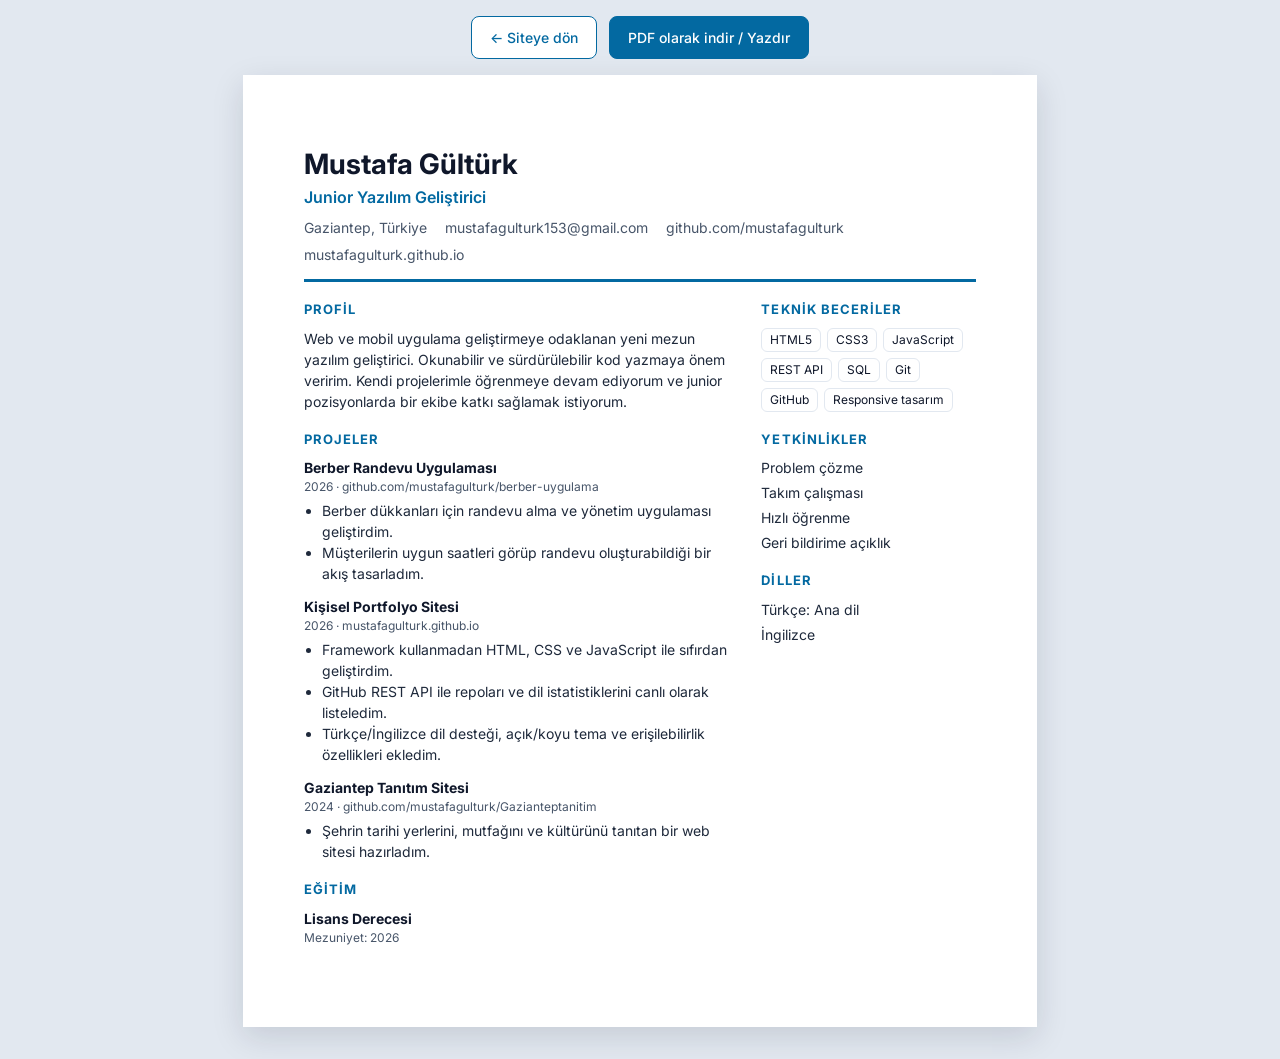
==== cv.html @ 036a9151 "TR/EN dil desteği, CV sayfası ve dil istatistikleri ekle - Türkçe/İngilizce dil seçeneği (i18n.js) -" ====
<!doctype html>
<html lang="tr">
<head>
  <meta charset="utf-8">
  <meta name="viewport" content="width=device-width, initial-scale=1">
  <title>Mustafa Gültürk | CV</title>
  <link rel="icon" href="favicon.svg" type="image/svg+xml">
  <link href="https://fonts.googleapis.com/css2?family=Inter:wght@400;500;600;700&display=swap" rel="stylesheet">
  <style>
    :root { --accent: #0369a1; --text: #0f172a; --muted: #475569; --border: #e2e8f0; }
    * { box-sizing: border-box; margin: 0; padding: 0; }
    body { font-family: "Inter", system-ui, sans-serif; background: #e2e8f0; color: var(--text); line-height: 1.5; font-size: 14px; }
    .toolbar { display: flex; justify-content: center; gap: 12px; padding: 16px; }
    .toolbar a, .toolbar button {
      font: inherit; font-weight: 500; padding: 10px 18px; border-radius: 8px; cursor: pointer;
      border: 1px solid var(--accent); color: var(--accent); background: #fff; text-decoration: none;
    }
    .toolbar button { background: var(--accent); color: #fff; }
    .page { background: #fff; width: min(210mm, 100% - 32px); margin: 0 auto 32px; padding: 18mm 16mm; box-shadow: 0 10px 30px #0f172a22; }
    header { border-bottom: 3px solid var(--accent); padding-bottom: 14px; margin-bottom: 18px; }
    h1 { font-size: 28px; }
    .role { color: var(--accent); font-weight: 600; font-size: 16px; }
    .contact { display: flex; flex-wrap: wrap; gap: 6px 18px; margin-top: 8px; color: var(--muted); }
    .contact a { color: inherit; text-decoration: none; }
    .grid { display: grid; grid-template-columns: 2fr 1fr; gap: 28px; }
    h2 { font-size: 13px; text-transform: uppercase; letter-spacing: .08em; color: var(--accent); margin: 18px 0 8px; }
    h2:first-child { margin-top: 0; }
    .item { margin-bottom: 12px; }
    .item h3 { font-size: 14px; }
    .item .meta { color: var(--muted); font-size: 12px; }
    .item ul { padding-left: 18px; margin-top: 4px; }
    p, li { color: #1e293b; }
    .side ul { list-style: none; display: grid; gap: 4px; }
    .tags { display: flex; flex-wrap: wrap; gap: 6px; }
    .tags span { border: 1px solid var(--border); border-radius: 6px; padding: 2px 8px; font-size: 12px; }
    @media (max-width: 640px) { .grid { grid-template-columns: 1fr; } .page { padding: 24px 18px; } }
    @media print {
      @page { size: A4; margin: 0; }
      body { background: #fff; }
      .toolbar { display: none; }
      .page { box-shadow: none; margin: 0; width: auto; }
    }
  </style>
</head>
<body>
  <div class="toolbar">
    <a href="./">← Siteye dön</a>
    <button type="button" onclick="print()">PDF olarak indir / Yazdır</button>
  </div>

  <article class="page">
    <header>
      <h1>Mustafa Gültürk</h1>
      <div class="role">Junior Yazılım Geliştirici</div>
      <div class="contact">
        <span>Gaziantep, Türkiye</span>
        <a href="mailto:mustafagulturk153@gmail.com">mustafagulturk153@gmail.com</a>
        <a href="https://github.com/mustafagulturk">github.com/mustafagulturk</a>
        <a href="https://mustafagulturk.github.io">mustafagulturk.github.io</a>
      </div>
    </header>

    <div class="grid">
      <div>
        <h2>Profil</h2>
        <p>
          Web ve mobil uygulama geliştirmeye odaklanan yeni mezun yazılım geliştirici.
          Okunabilir ve sürdürülebilir kod yazmaya önem veririm. Kendi projelerimle öğrenmeye
          devam ediyorum ve junior pozisyonlarda bir ekibe katkı sağlamak istiyorum.
        </p>

        <h2>Projeler</h2>
        <div class="item">
          <h3>Berber Randevu Uygulaması</h3>
          <div class="meta">2026 · github.com/mustafagulturk/berber-uygulama</div>
          <ul>
            <li>Berber dükkanları için randevu alma ve yönetim uygulaması geliştirdim.</li>
            <li>Müşterilerin uygun saatleri görüp randevu oluşturabildiği bir akış tasarladım.</li>
          </ul>
        </div>
        <div class="item">
          <h3>Kişisel Portfolyo Sitesi</h3>
          <div class="meta">2026 · mustafagulturk.github.io</div>
          <ul>
            <li>Framework kullanmadan HTML, CSS ve JavaScript ile sıfırdan geliştirdim.</li>
            <li>GitHub REST API ile repoları ve dil istatistiklerini canlı olarak listeledim.</li>
            <li>Türkçe/İngilizce dil desteği, açık/koyu tema ve erişilebilirlik özellikleri ekledim.</li>
          </ul>
        </div>
        <div class="item">
          <h3>Gaziantep Tanıtım Sitesi</h3>
          <div class="meta">2024 · github.com/mustafagulturk/Gazianteptanitim</div>
          <ul>
            <li>Şehrin tarihi yerlerini, mutfağını ve kültürünü tanıtan bir web sitesi hazırladım.</li>
          </ul>
        </div>

        <h2>Eğitim</h2>
        <div class="item">
          <h3>Lisans Derecesi</h3>
          <div class="meta">Mezuniyet: 2026</div>
        </div>
      </div>

      <aside class="side">
        <h2>Teknik Beceriler</h2>
        <div class="tags">
          <span>HTML5</span><span>CSS3</span><span>JavaScript</span><span>REST API</span>
          <span>SQL</span><span>Git</span><span>GitHub</span><span>Responsive tasarım</span>
        </div>

        <h2>Yetkinlikler</h2>
        <ul>
          <li>Problem çözme</li>
          <li>Takım çalışması</li>
          <li>Hızlı öğrenme</li>
          <li>Geri bildirime açıklık</li>
        </ul>

        <h2>Diller</h2>
        <ul>
          <li>Türkçe: Ana dil</li>
          <li>İngilizce</li>
        </ul>
      </aside>
    </div>
  </article>
</body>
</html>
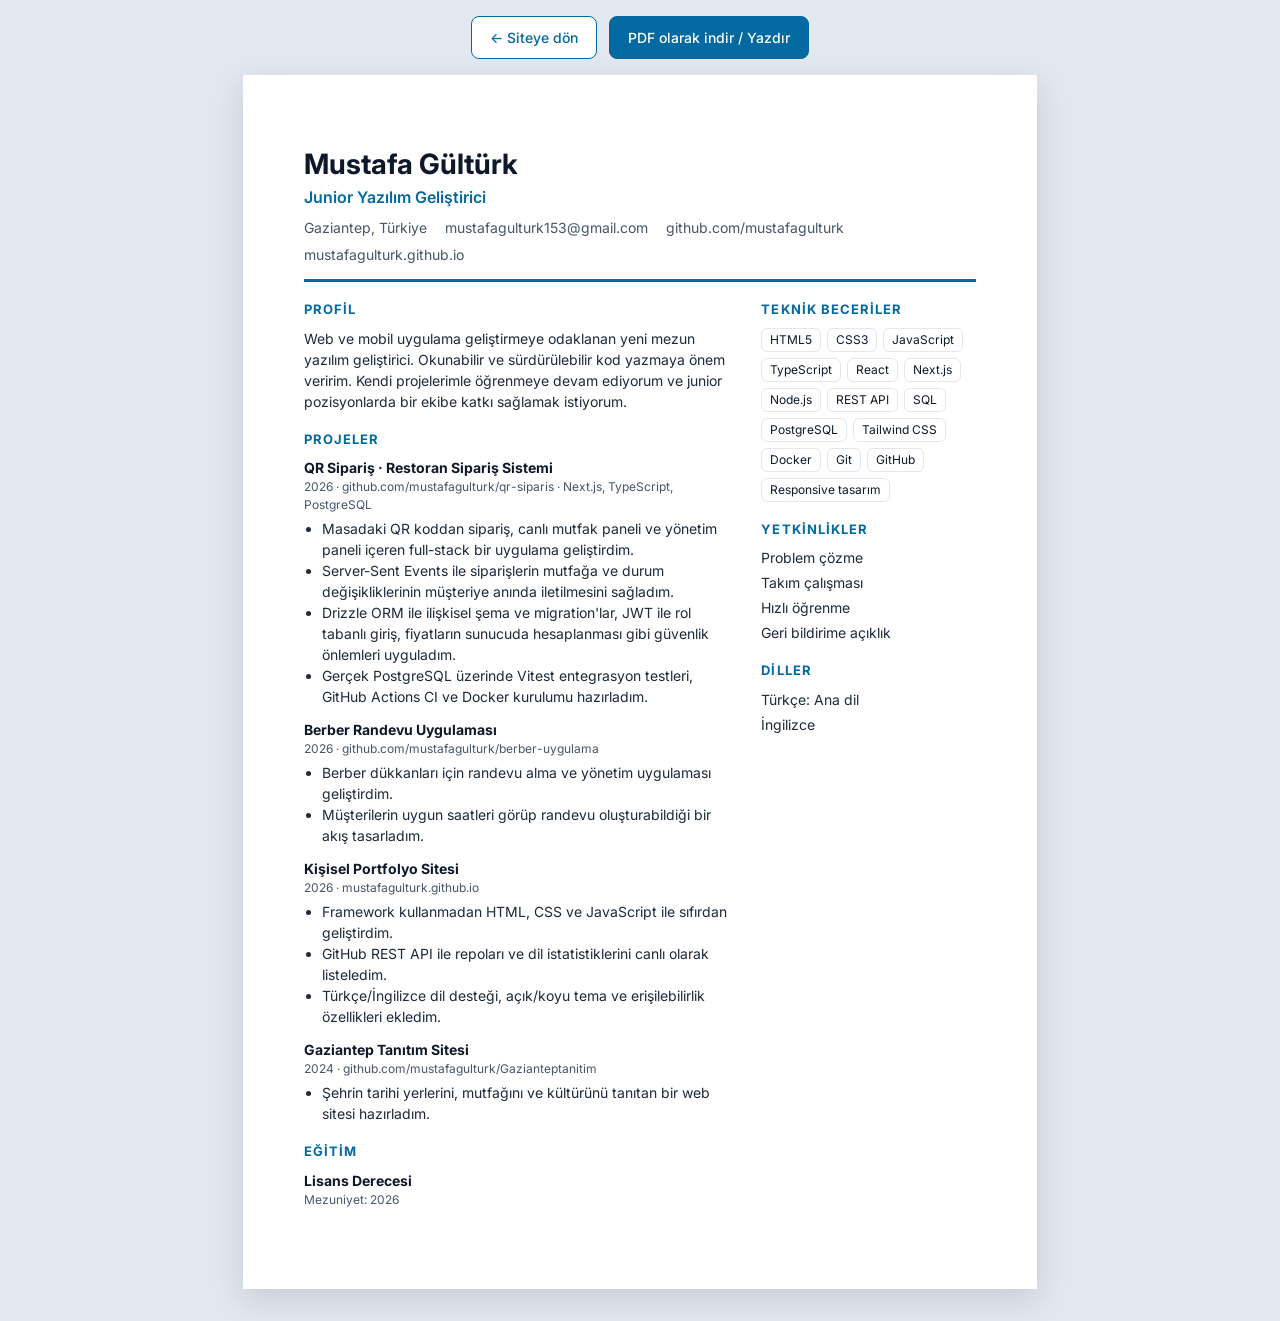
==== commit 68e4278a: "QR Sipariş projesini öne çıkan proje olarak ekle Demo video ve ekran galerisi içeren önizleme pencer" ====
--- a/cv.html
+++ b/cv.html
@@ -71,6 +71,16 @@
 
         <h2>Projeler</h2>
         <div class="item">
+          <h3>QR Sipariş · Restoran Sipariş Sistemi</h3>
+          <div class="meta">2026 · github.com/mustafagulturk/qr-siparis · Next.js, TypeScript, PostgreSQL</div>
+          <ul>
+            <li>Masadaki QR koddan sipariş, canlı mutfak paneli ve yönetim paneli içeren full-stack bir uygulama geliştirdim.</li>
+            <li>Server-Sent Events ile siparişlerin mutfağa ve durum değişikliklerinin müşteriye anında iletilmesini sağladım.</li>
+            <li>Drizzle ORM ile ilişkisel şema ve migration'lar, JWT ile rol tabanlı giriş, fiyatların sunucuda hesaplanması gibi güvenlik önlemleri uyguladım.</li>
+            <li>Gerçek PostgreSQL üzerinde Vitest entegrasyon testleri, GitHub Actions CI ve Docker kurulumu hazırladım.</li>
+          </ul>
+        </div>
+        <div class="item">
           <h3>Berber Randevu Uygulaması</h3>
           <div class="meta">2026 · github.com/mustafagulturk/berber-uygulama</div>
           <ul>
@@ -105,8 +115,8 @@
       <aside class="side">
         <h2>Teknik Beceriler</h2>
         <div class="tags">
-          <span>HTML5</span><span>CSS3</span><span>JavaScript</span><span>REST API</span>
-          <span>SQL</span><span>Git</span><span>GitHub</span><span>Responsive tasarım</span>
+          <span>HTML5</span><span>CSS3</span><span>JavaScript</span><span>TypeScript</span><span>React</span><span>Next.js</span><span>Node.js</span><span>REST API</span>
+          <span>SQL</span><span>PostgreSQL</span><span>Tailwind CSS</span><span>Docker</span><span>Git</span><span>GitHub</span><span>Responsive tasarım</span>
         </div>
 
         <h2>Yetkinlikler</h2>
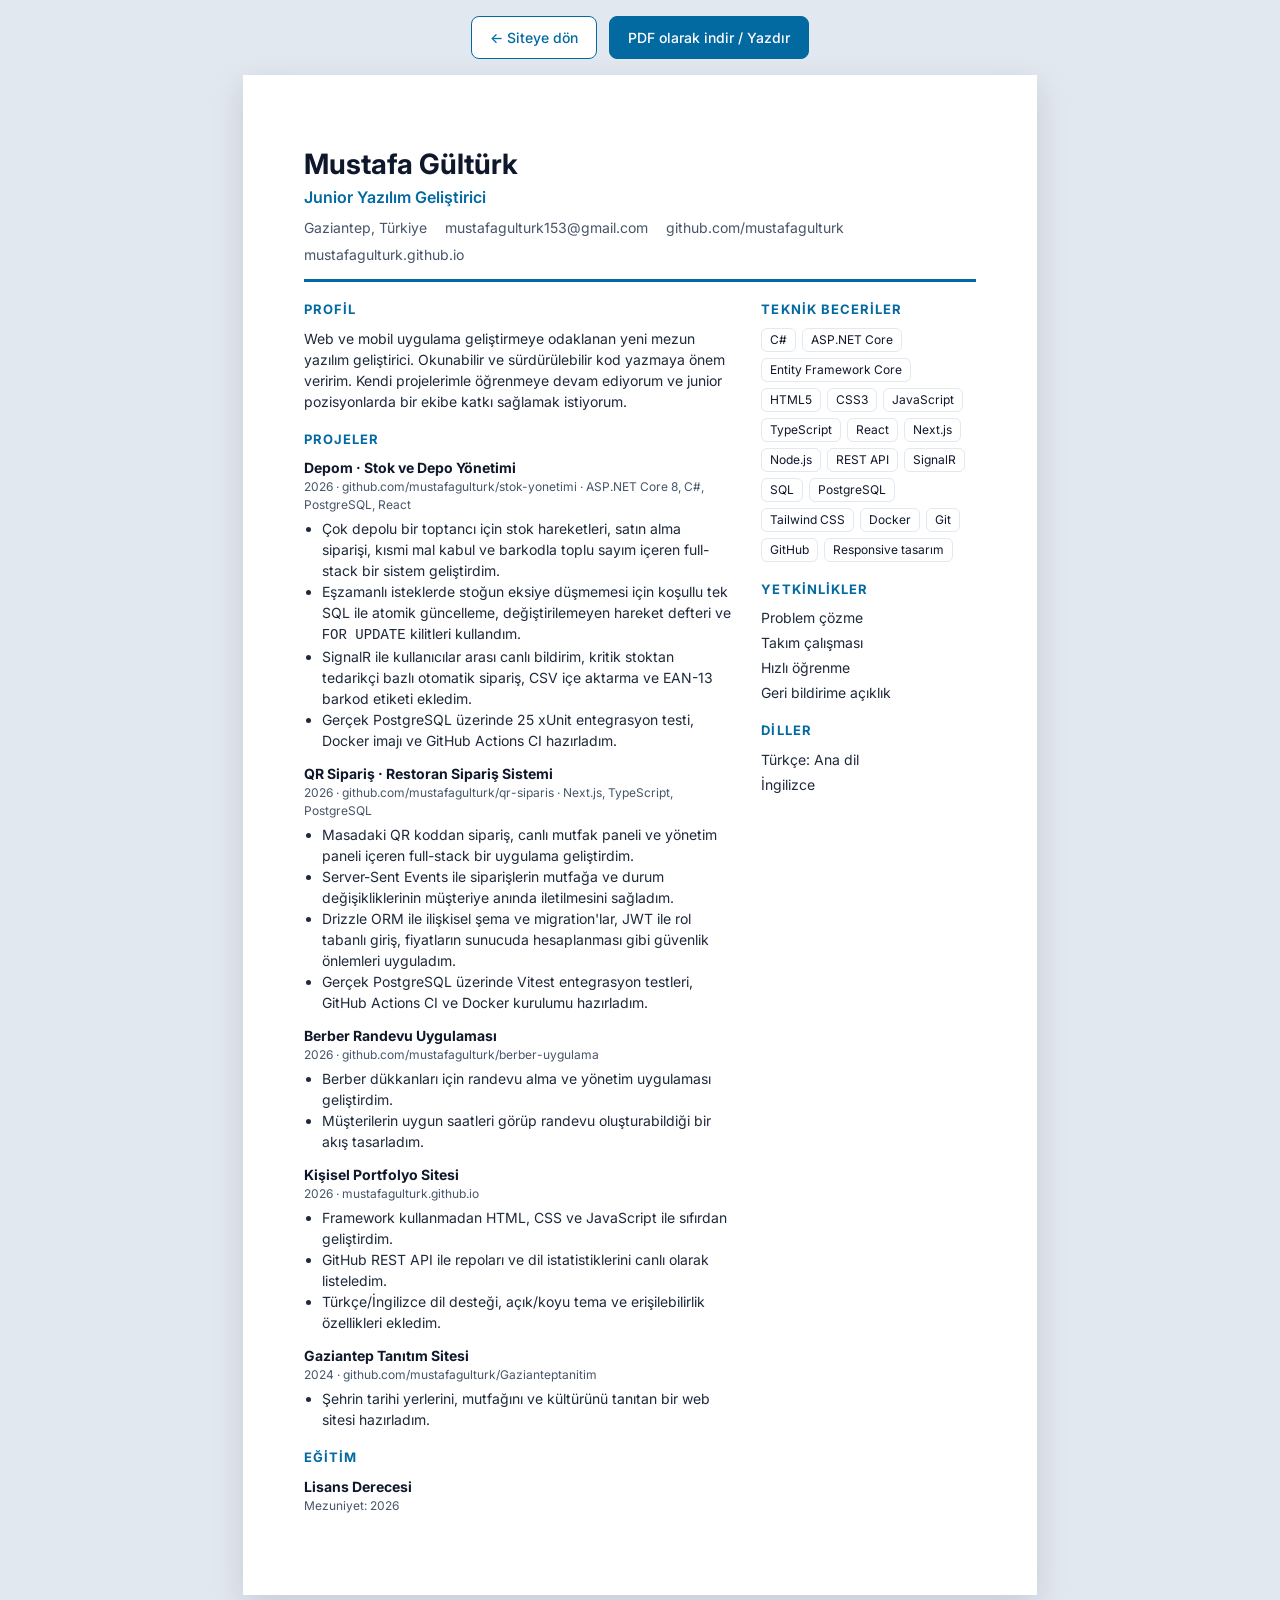
==== commit fb7b22d8: "Depom stok yönetimi projesini öne çıkan proje olarak ekle Co-Authored-By: Claude Opus 5.5 (1M contex" ====
--- a/cv.html
+++ b/cv.html
@@ -71,6 +71,16 @@
 
         <h2>Projeler</h2>
         <div class="item">
+          <h3>Depom · Stok ve Depo Yönetimi</h3>
+          <div class="meta">2026 · github.com/mustafagulturk/stok-yonetimi · ASP.NET Core 8, C#, PostgreSQL, React</div>
+          <ul>
+            <li>Çok depolu bir toptancı için stok hareketleri, satın alma siparişi, kısmi mal kabul ve barkodla toplu sayım içeren full-stack bir sistem geliştirdim.</li>
+            <li>Eşzamanlı isteklerde stoğun eksiye düşmemesi için koşullu tek SQL ile atomik güncelleme, değiştirilemeyen hareket defteri ve <code>FOR UPDATE</code> kilitleri kullandım.</li>
+            <li>SignalR ile kullanıcılar arası canlı bildirim, kritik stoktan tedarikçi bazlı otomatik sipariş, CSV içe aktarma ve EAN-13 barkod etiketi ekledim.</li>
+            <li>Gerçek PostgreSQL üzerinde 25 xUnit entegrasyon testi, Docker imajı ve GitHub Actions CI hazırladım.</li>
+          </ul>
+        </div>
+        <div class="item">
           <h3>QR Sipariş · Restoran Sipariş Sistemi</h3>
           <div class="meta">2026 · github.com/mustafagulturk/qr-siparis · Next.js, TypeScript, PostgreSQL</div>
           <ul>
@@ -115,7 +125,7 @@
       <aside class="side">
         <h2>Teknik Beceriler</h2>
         <div class="tags">
-          <span>HTML5</span><span>CSS3</span><span>JavaScript</span><span>TypeScript</span><span>React</span><span>Next.js</span><span>Node.js</span><span>REST API</span>
+          <span>C#</span><span>ASP.NET Core</span><span>Entity Framework Core</span><span>HTML5</span><span>CSS3</span><span>JavaScript</span><span>TypeScript</span><span>React</span><span>Next.js</span><span>Node.js</span><span>REST API</span><span>SignalR</span>
           <span>SQL</span><span>PostgreSQL</span><span>Tailwind CSS</span><span>Docker</span><span>Git</span><span>GitHub</span><span>Responsive tasarım</span>
         </div>
 
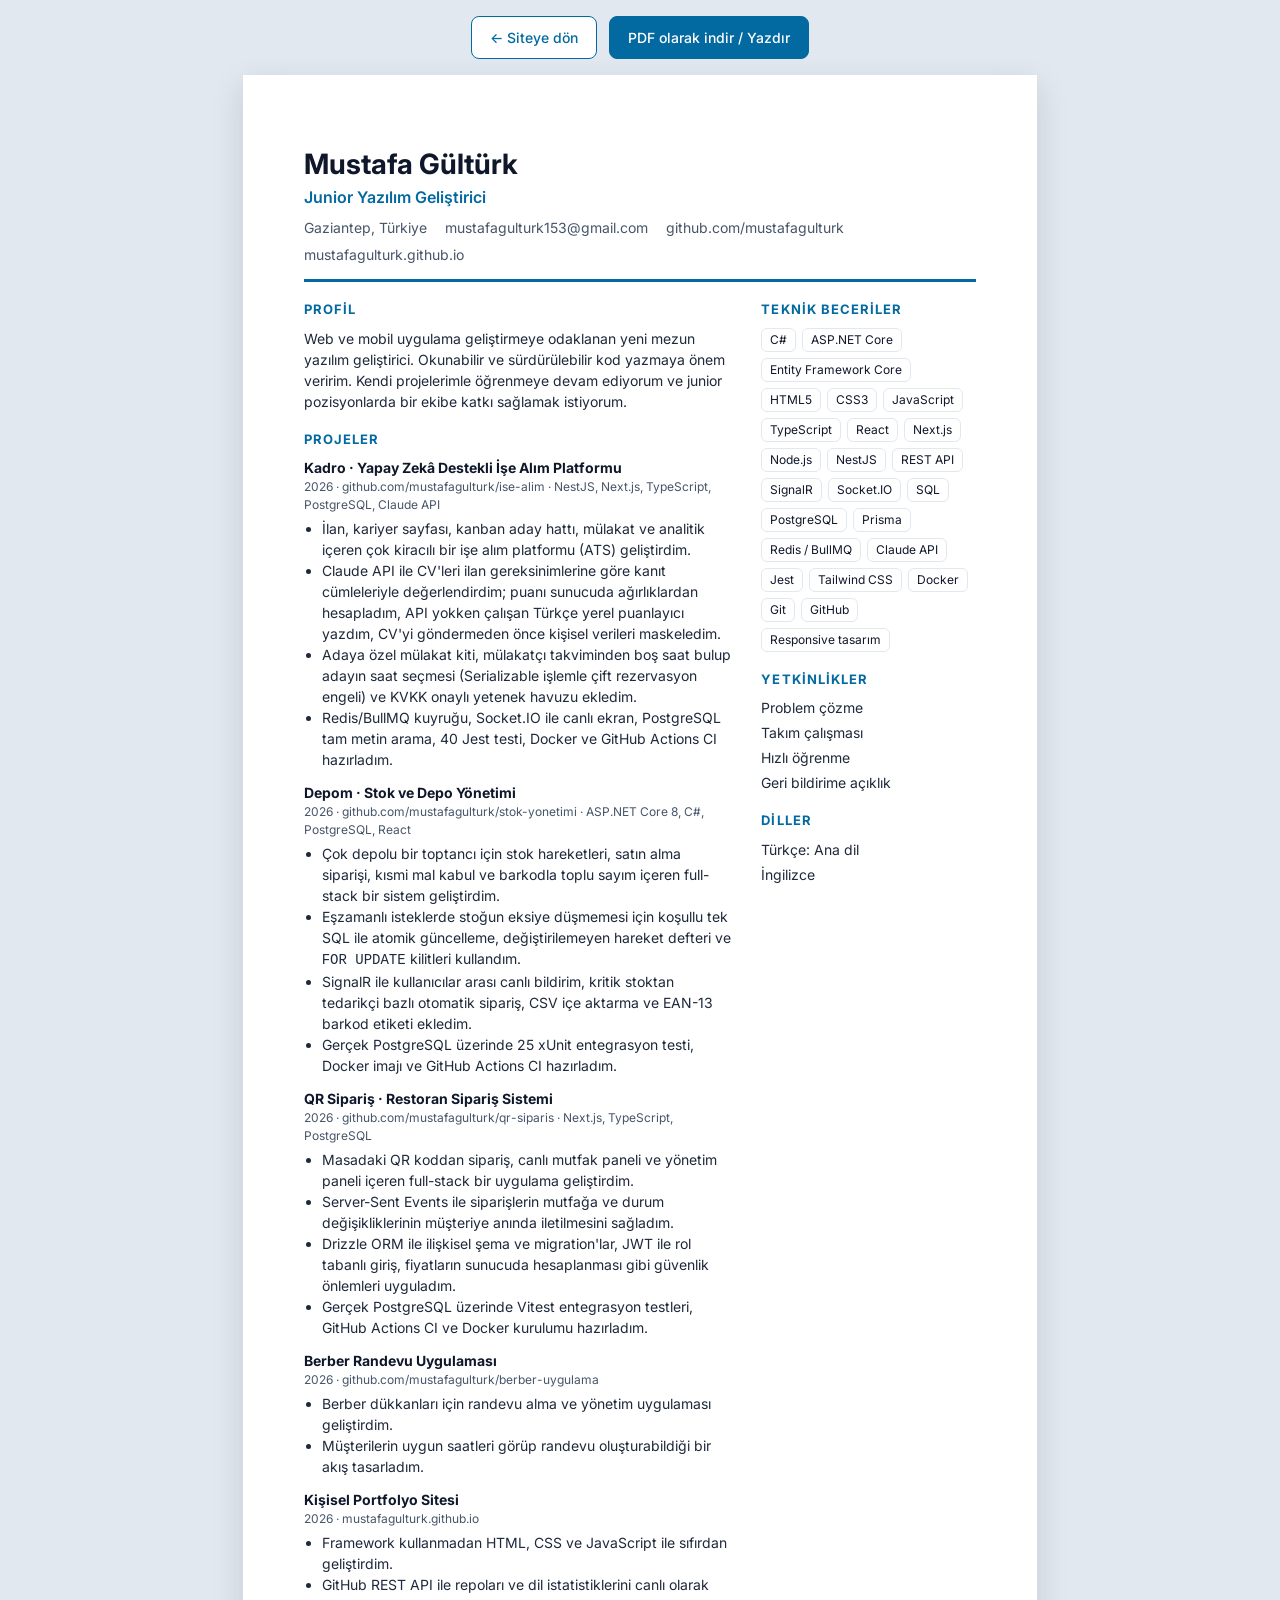
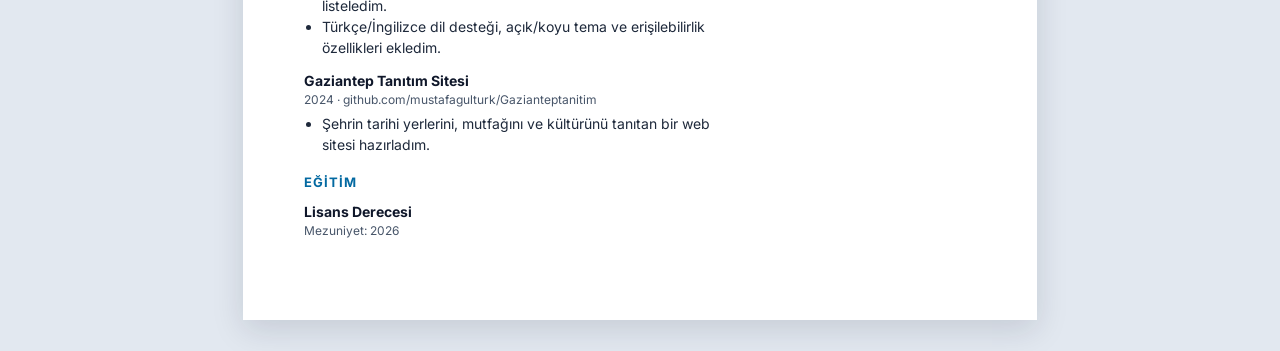
==== commit 96febd98: "Kadro işe alım platformunu öne çıkan proje olarak ekle Co-Authored-By: Claude Opus 5.5 (1M context) " ====
--- a/cv.html
+++ b/cv.html
@@ -71,6 +71,16 @@
 
         <h2>Projeler</h2>
         <div class="item">
+          <h3>Kadro · Yapay Zekâ Destekli İşe Alım Platformu</h3>
+          <div class="meta">2026 · github.com/mustafagulturk/ise-alim · NestJS, Next.js, TypeScript, PostgreSQL, Claude API</div>
+          <ul>
+            <li>İlan, kariyer sayfası, kanban aday hattı, mülakat ve analitik içeren çok kiracılı bir işe alım platformu (ATS) geliştirdim.</li>
+            <li>Claude API ile CV'leri ilan gereksinimlerine göre kanıt cümleleriyle değerlendirdim; puanı sunucuda ağırlıklardan hesapladım, API yokken çalışan Türkçe yerel puanlayıcı yazdım, CV'yi göndermeden önce kişisel verileri maskeledim.</li>
+            <li>Adaya özel mülakat kiti, mülakatçı takviminden boş saat bulup adayın saat seçmesi (Serializable işlemle çift rezervasyon engeli) ve KVKK onaylı yetenek havuzu ekledim.</li>
+            <li>Redis/BullMQ kuyruğu, Socket.IO ile canlı ekran, PostgreSQL tam metin arama, 40 Jest testi, Docker ve GitHub Actions CI hazırladım.</li>
+          </ul>
+        </div>
+        <div class="item">
           <h3>Depom · Stok ve Depo Yönetimi</h3>
           <div class="meta">2026 · github.com/mustafagulturk/stok-yonetimi · ASP.NET Core 8, C#, PostgreSQL, React</div>
           <ul>
@@ -125,8 +135,8 @@
       <aside class="side">
         <h2>Teknik Beceriler</h2>
         <div class="tags">
-          <span>C#</span><span>ASP.NET Core</span><span>Entity Framework Core</span><span>HTML5</span><span>CSS3</span><span>JavaScript</span><span>TypeScript</span><span>React</span><span>Next.js</span><span>Node.js</span><span>REST API</span><span>SignalR</span>
-          <span>SQL</span><span>PostgreSQL</span><span>Tailwind CSS</span><span>Docker</span><span>Git</span><span>GitHub</span><span>Responsive tasarım</span>
+          <span>C#</span><span>ASP.NET Core</span><span>Entity Framework Core</span><span>HTML5</span><span>CSS3</span><span>JavaScript</span><span>TypeScript</span><span>React</span><span>Next.js</span><span>Node.js</span><span>NestJS</span><span>REST API</span><span>SignalR</span><span>Socket.IO</span>
+          <span>SQL</span><span>PostgreSQL</span><span>Prisma</span><span>Redis / BullMQ</span><span>Claude API</span><span>Jest</span><span>Tailwind CSS</span><span>Docker</span><span>Git</span><span>GitHub</span><span>Responsive tasarım</span>
         </div>
 
         <h2>Yetkinlikler</h2>
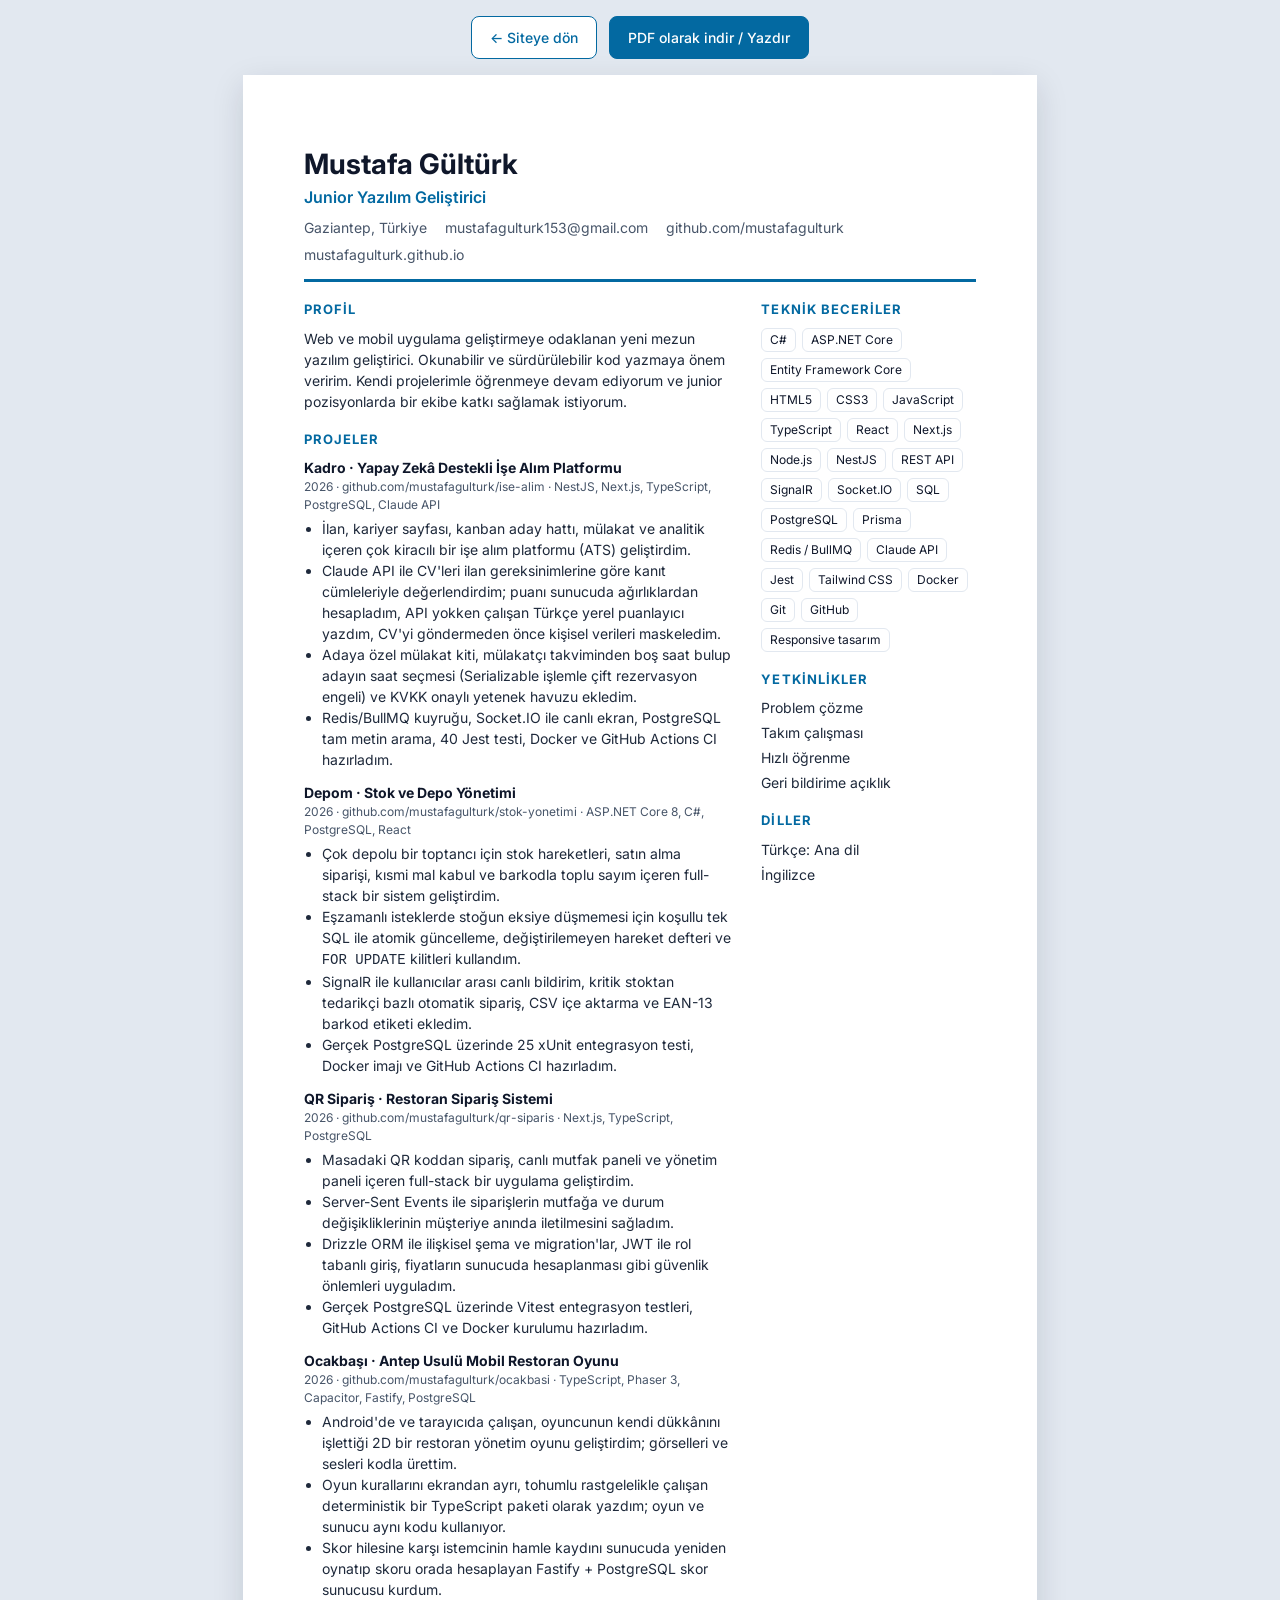
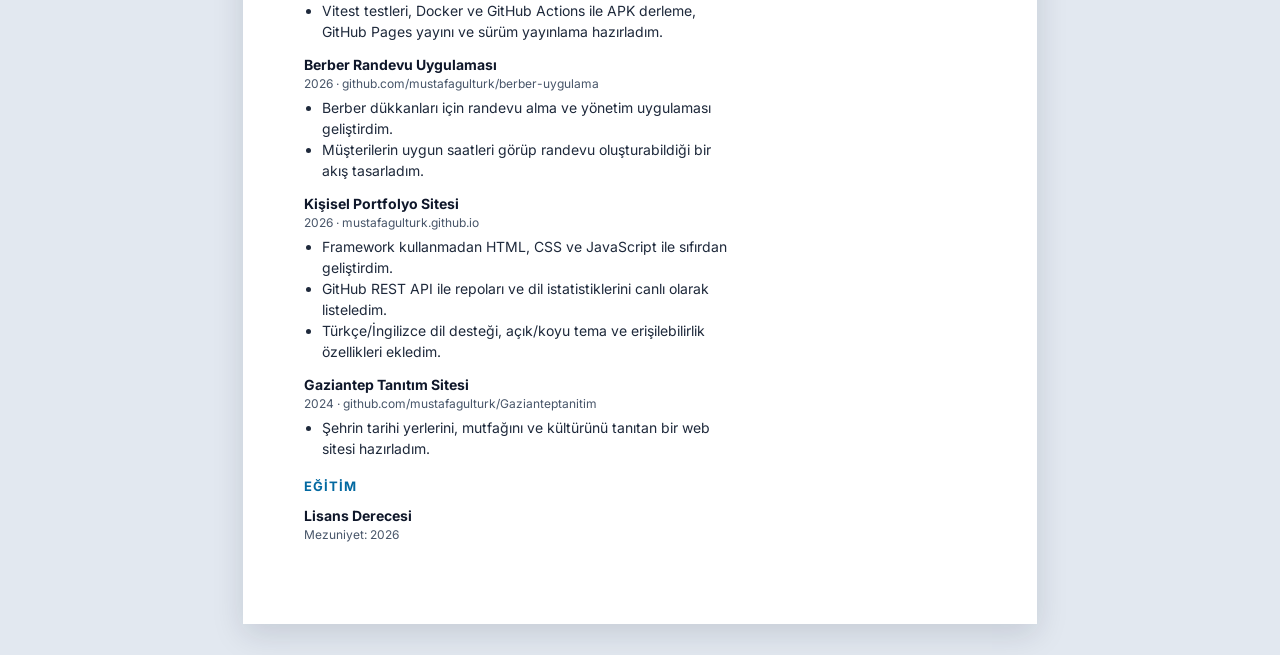
==== commit 588eda38: "Ocakbaşı oyununu öne çıkan proje olarak ekle Co-Authored-By: Claude Opus 5.5 (1M context) <noreply@a" ====
--- a/cv.html
+++ b/cv.html
@@ -101,6 +101,16 @@
           </ul>
         </div>
         <div class="item">
+          <h3>Ocakbaşı · Antep Usulü Mobil Restoran Oyunu</h3>
+          <div class="meta">2026 · github.com/mustafagulturk/ocakbasi · TypeScript, Phaser 3, Capacitor, Fastify, PostgreSQL</div>
+          <ul>
+            <li>Android'de ve tarayıcıda çalışan, oyuncunun kendi dükkânını işlettiği 2D bir restoran yönetim oyunu geliştirdim; görselleri ve sesleri kodla ürettim.</li>
+            <li>Oyun kurallarını ekrandan ayrı, tohumlu rastgelelikle çalışan deterministik bir TypeScript paketi olarak yazdım; oyun ve sunucu aynı kodu kullanıyor.</li>
+            <li>Skor hilesine karşı istemcinin hamle kaydını sunucuda yeniden oynatıp skoru orada hesaplayan Fastify + PostgreSQL skor sunucusu kurdum.</li>
+            <li>Vitest testleri, Docker ve GitHub Actions ile APK derleme, GitHub Pages yayını ve sürüm yayınlama hazırladım.</li>
+          </ul>
+        </div>
+        <div class="item">
           <h3>Berber Randevu Uygulaması</h3>
           <div class="meta">2026 · github.com/mustafagulturk/berber-uygulama</div>
           <ul>
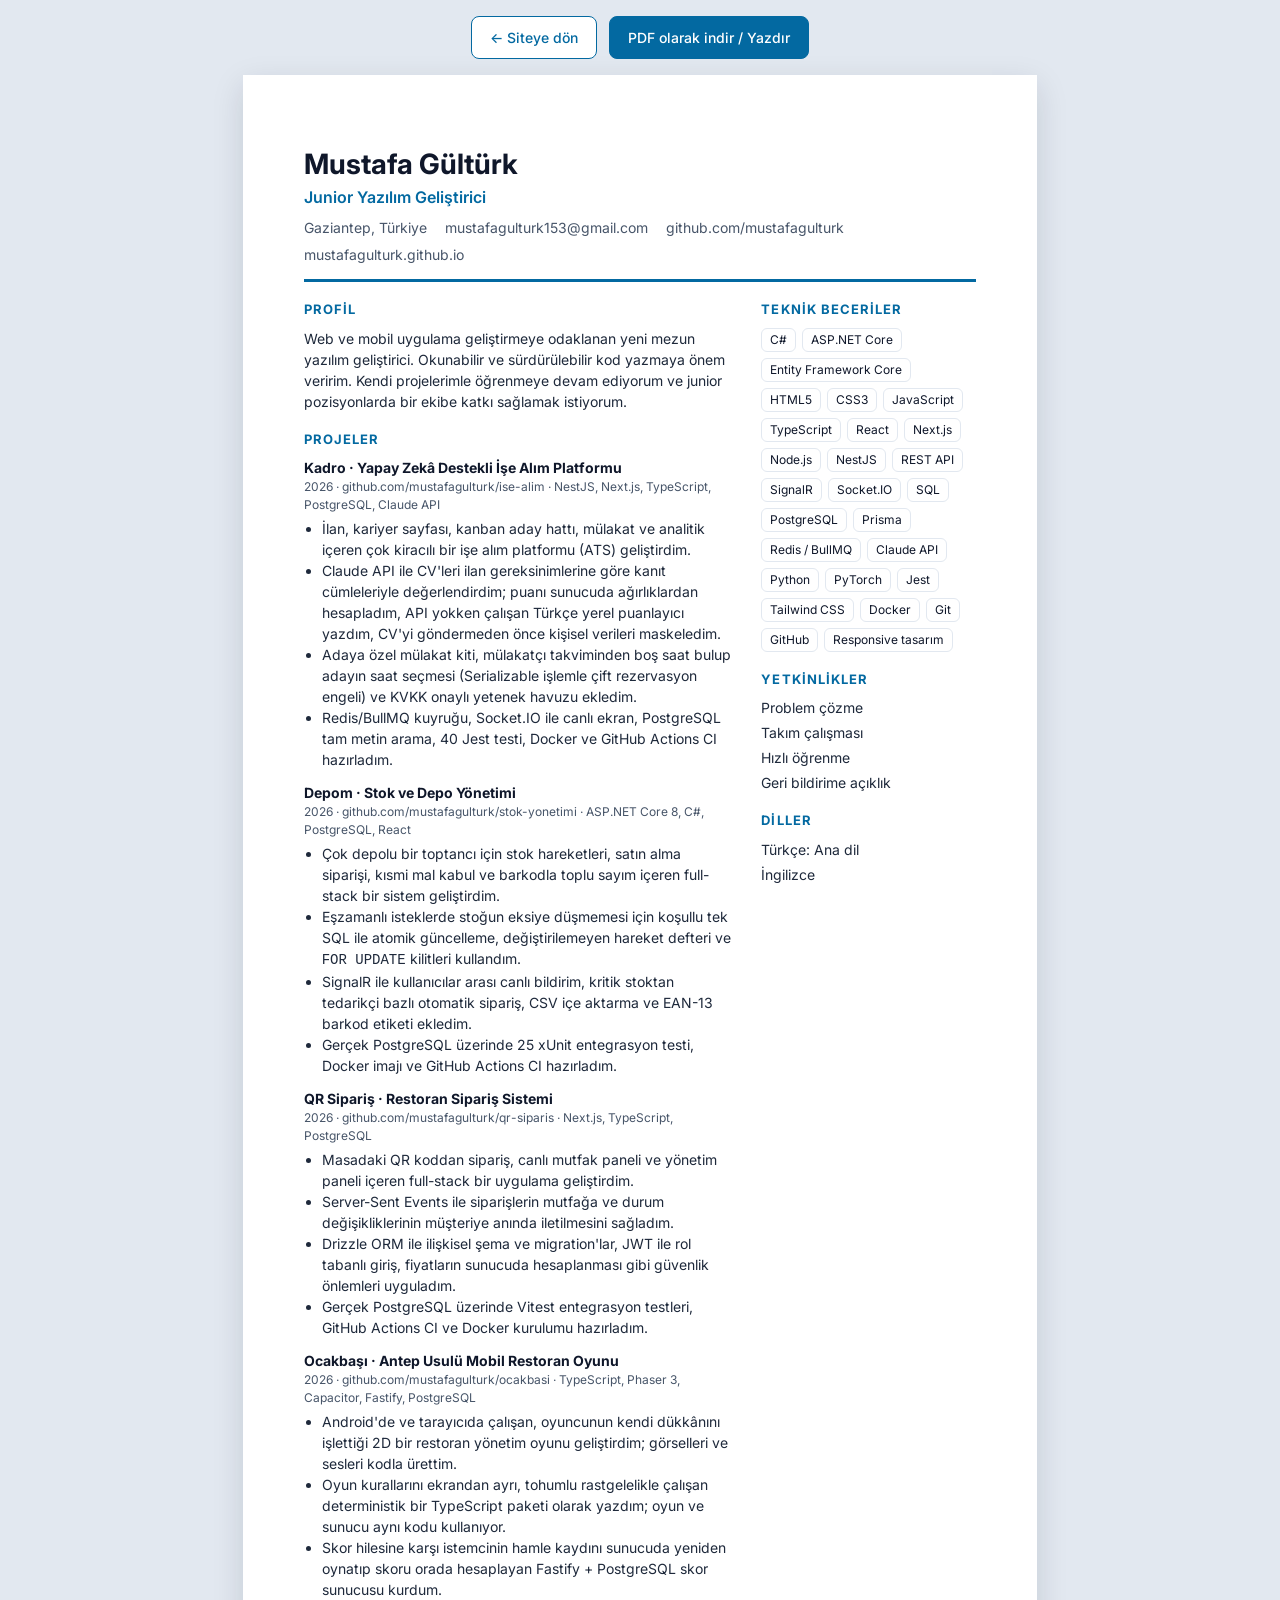
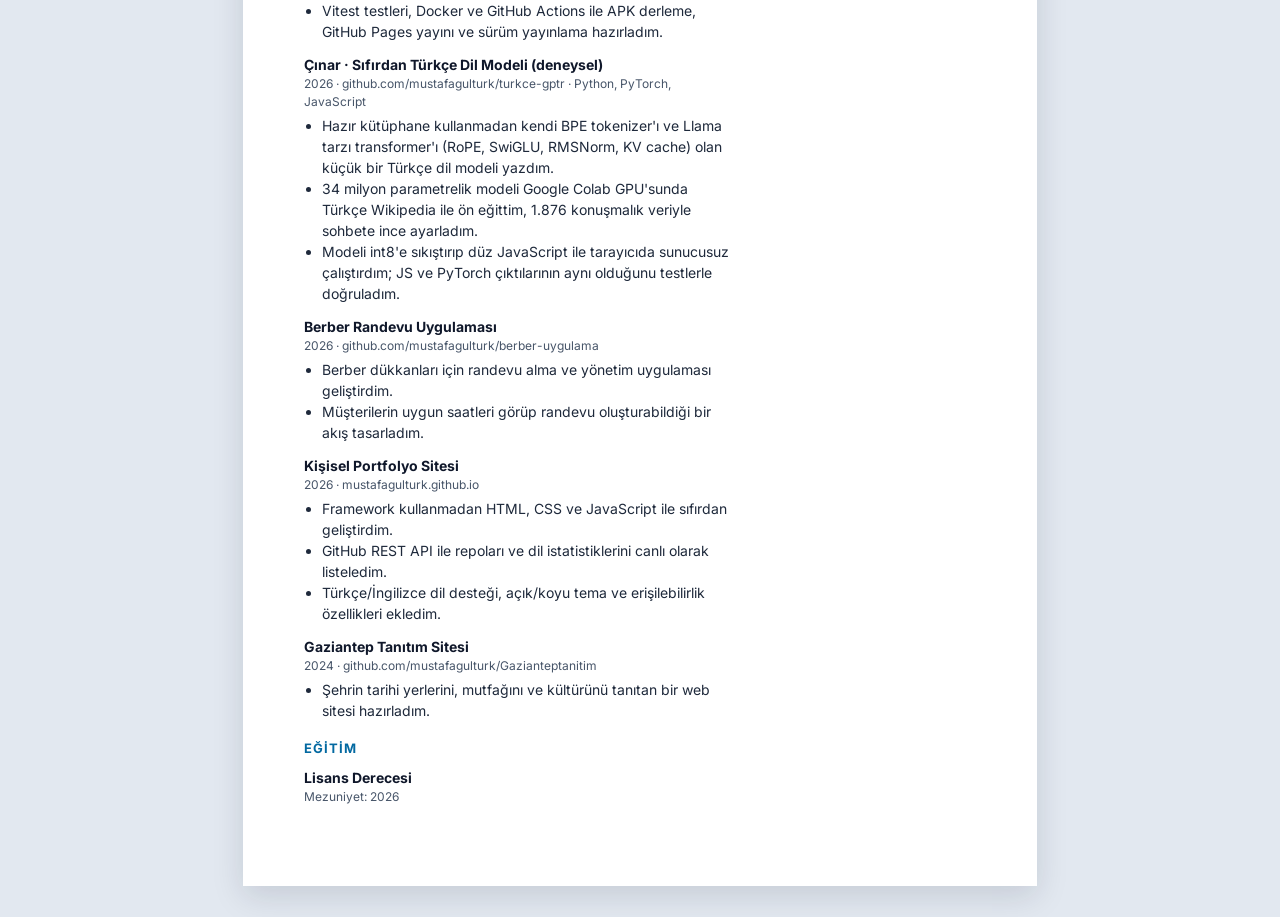
==== commit b230bf9b: "Çınar dil modelini portfolyoya ekle Odadaki saksı çınar fidanına dönüştü: yaprakları rüzgârda sallan" ====
--- a/cv.html
+++ b/cv.html
@@ -111,6 +111,15 @@
           </ul>
         </div>
         <div class="item">
+          <h3>Çınar · Sıfırdan Türkçe Dil Modeli (deneysel)</h3>
+          <div class="meta">2026 · github.com/mustafagulturk/turkce-gptr · Python, PyTorch, JavaScript</div>
+          <ul>
+            <li>Hazır kütüphane kullanmadan kendi BPE tokenizer'ı ve Llama tarzı transformer'ı (RoPE, SwiGLU, RMSNorm, KV cache) olan küçük bir Türkçe dil modeli yazdım.</li>
+            <li>34 milyon parametrelik modeli Google Colab GPU'sunda Türkçe Wikipedia ile ön eğittim, 1.876 konuşmalık veriyle sohbete ince ayarladım.</li>
+            <li>Modeli int8'e sıkıştırıp düz JavaScript ile tarayıcıda sunucusuz çalıştırdım; JS ve PyTorch çıktılarının aynı olduğunu testlerle doğruladım.</li>
+          </ul>
+        </div>
+        <div class="item">
           <h3>Berber Randevu Uygulaması</h3>
           <div class="meta">2026 · github.com/mustafagulturk/berber-uygulama</div>
           <ul>
@@ -146,7 +155,7 @@
         <h2>Teknik Beceriler</h2>
         <div class="tags">
           <span>C#</span><span>ASP.NET Core</span><span>Entity Framework Core</span><span>HTML5</span><span>CSS3</span><span>JavaScript</span><span>TypeScript</span><span>React</span><span>Next.js</span><span>Node.js</span><span>NestJS</span><span>REST API</span><span>SignalR</span><span>Socket.IO</span>
-          <span>SQL</span><span>PostgreSQL</span><span>Prisma</span><span>Redis / BullMQ</span><span>Claude API</span><span>Jest</span><span>Tailwind CSS</span><span>Docker</span><span>Git</span><span>GitHub</span><span>Responsive tasarım</span>
+          <span>SQL</span><span>PostgreSQL</span><span>Prisma</span><span>Redis / BullMQ</span><span>Claude API</span><span>Python</span><span>PyTorch</span><span>Jest</span><span>Tailwind CSS</span><span>Docker</span><span>Git</span><span>GitHub</span><span>Responsive tasarım</span>
         </div>
 
         <h2>Yetkinlikler</h2>
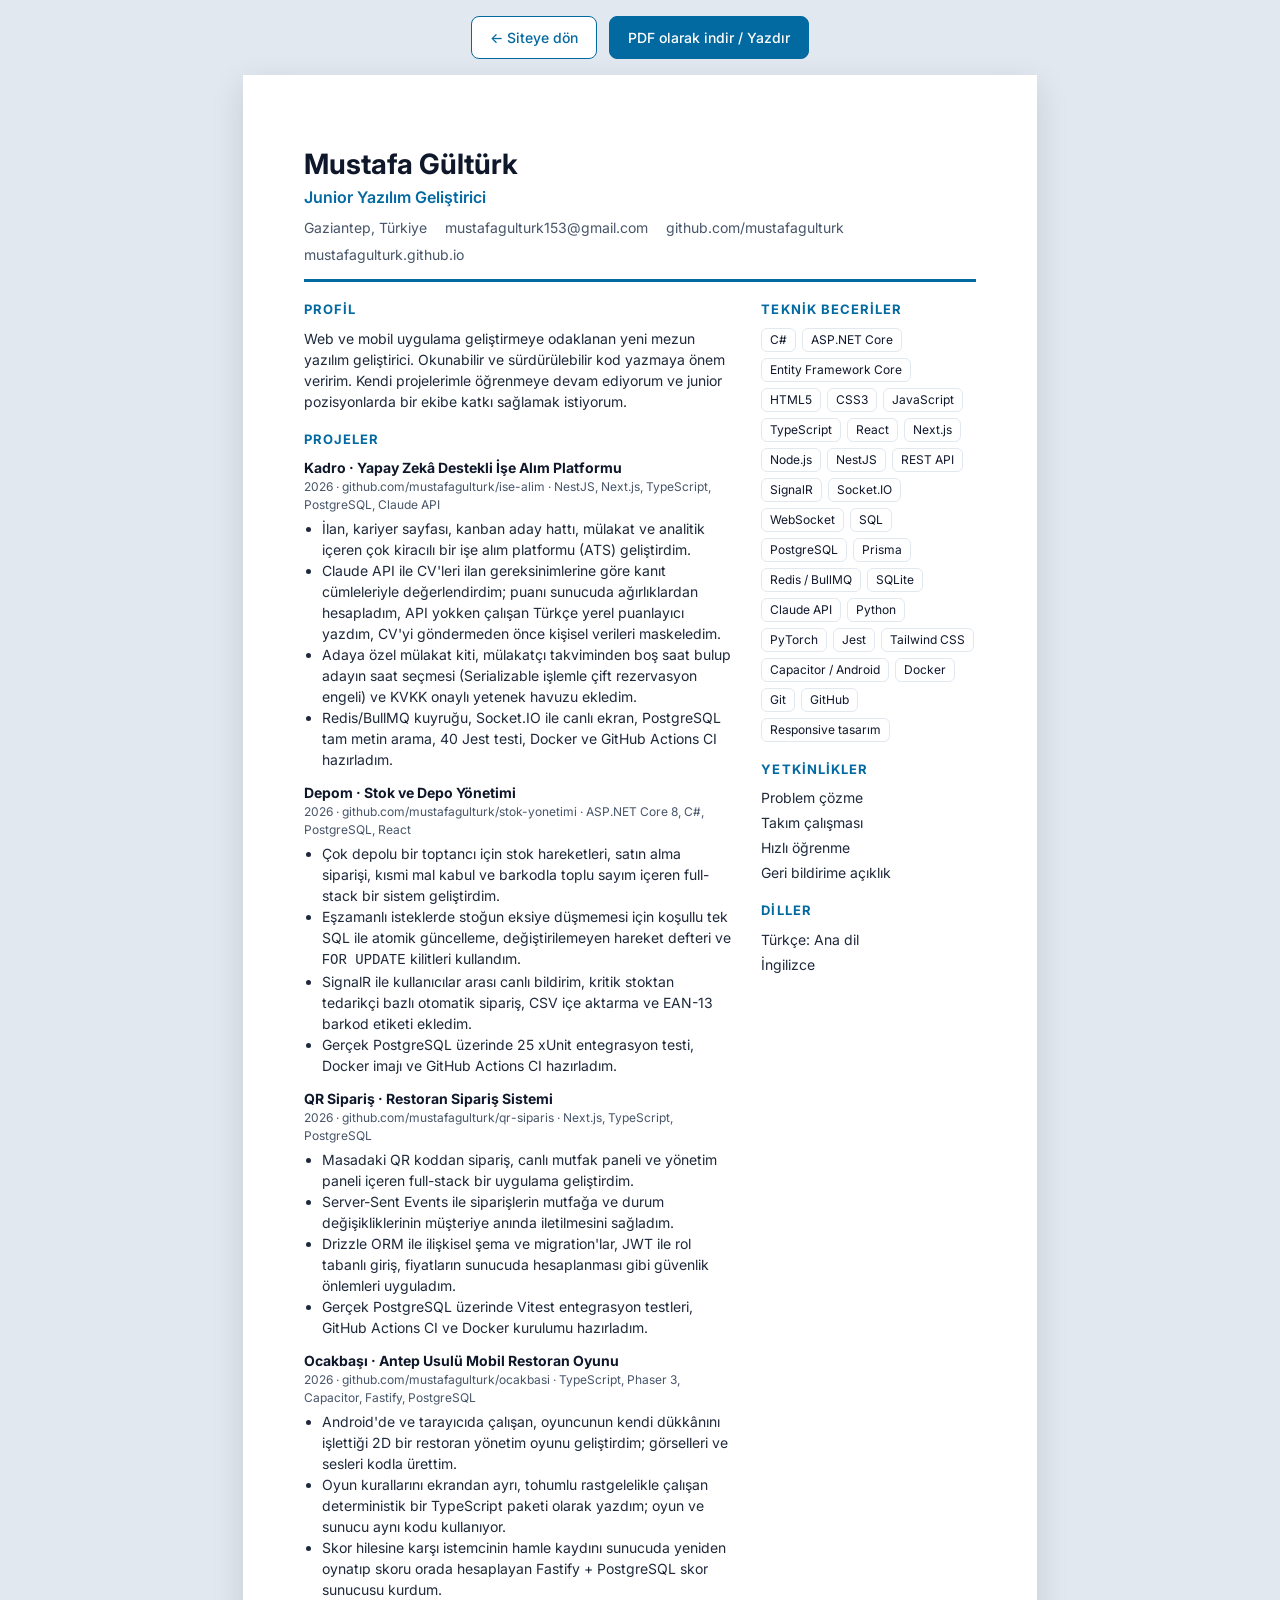
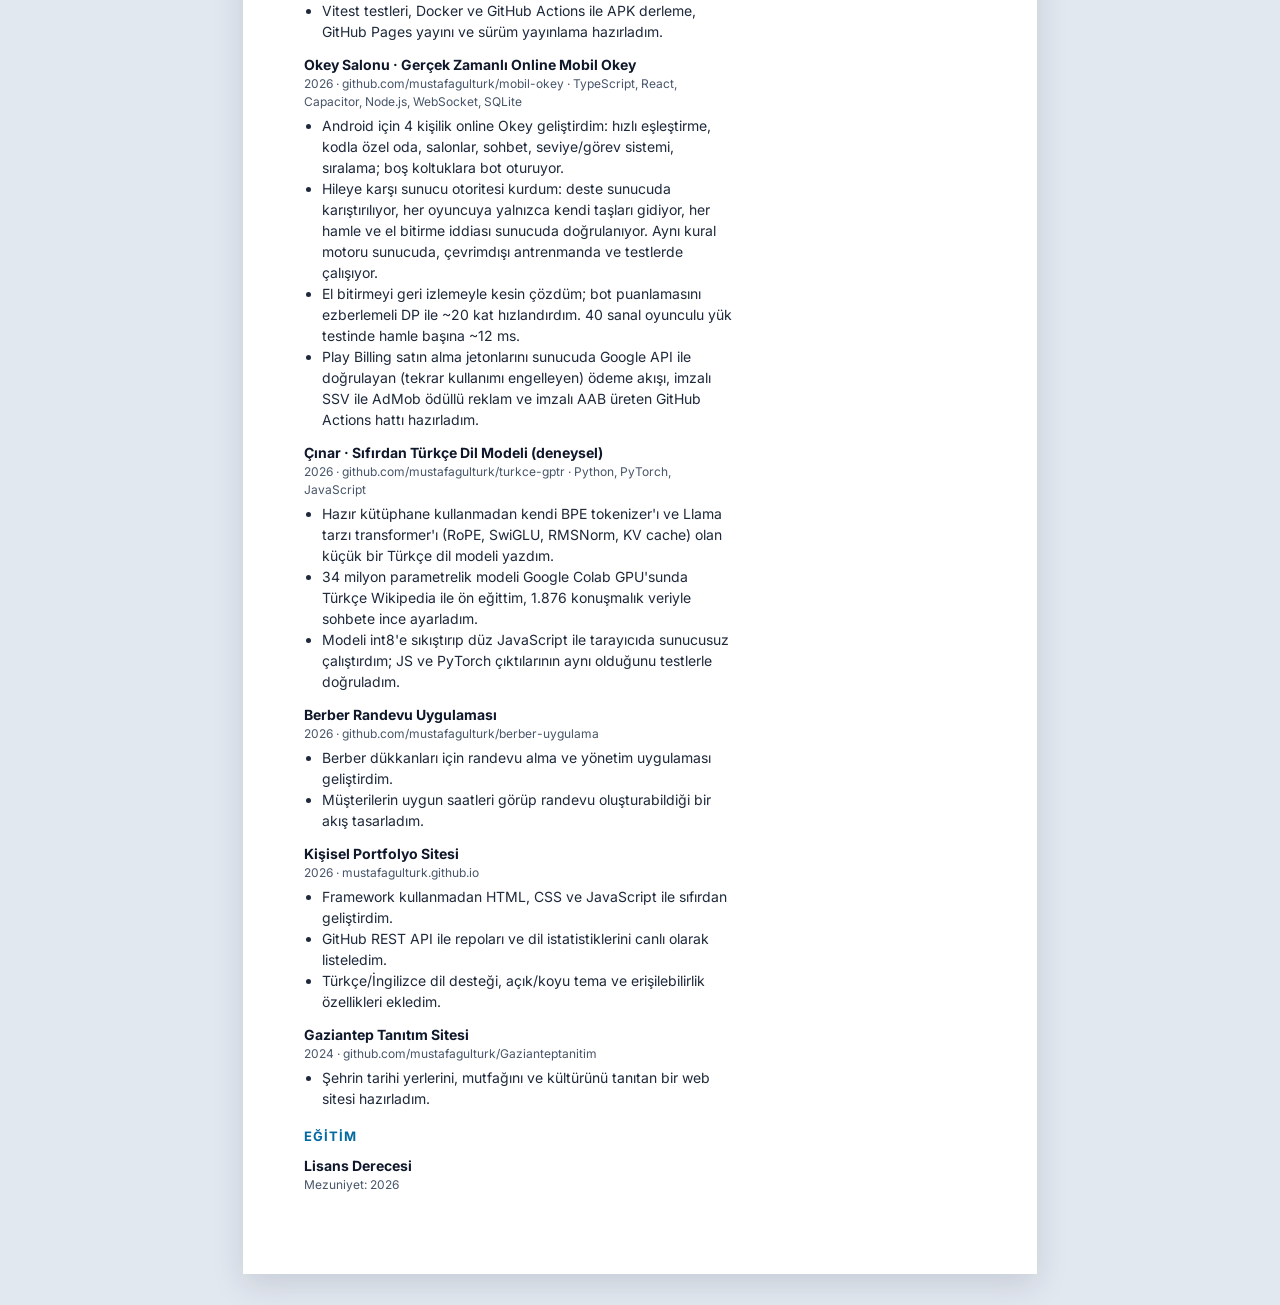
==== commit 0f0e5ff0: "Okey Salonu'nu portfolyoya ekle, odadaki telefona oyun seçici" ====
--- a/cv.html
+++ b/cv.html
@@ -111,6 +111,16 @@
           </ul>
         </div>
         <div class="item">
+          <h3>Okey Salonu · Gerçek Zamanlı Online Mobil Okey</h3>
+          <div class="meta">2026 · github.com/mustafagulturk/mobil-okey · TypeScript, React, Capacitor, Node.js, WebSocket, SQLite</div>
+          <ul>
+            <li>Android için 4 kişilik online Okey geliştirdim: hızlı eşleştirme, kodla özel oda, salonlar, sohbet, seviye/görev sistemi, sıralama; boş koltuklara bot oturuyor.</li>
+            <li>Hileye karşı sunucu otoritesi kurdum: deste sunucuda karıştırılıyor, her oyuncuya yalnızca kendi taşları gidiyor, her hamle ve el bitirme iddiası sunucuda doğrulanıyor. Aynı kural motoru sunucuda, çevrimdışı antrenmanda ve testlerde çalışıyor.</li>
+            <li>El bitirmeyi geri izlemeyle kesin çözdüm; bot puanlamasını ezberlemeli DP ile ~20 kat hızlandırdım. 40 sanal oyunculu yük testinde hamle başına ~12 ms.</li>
+            <li>Play Billing satın alma jetonlarını sunucuda Google API ile doğrulayan (tekrar kullanımı engelleyen) ödeme akışı, imzalı SSV ile AdMob ödüllü reklam ve imzalı AAB üreten GitHub Actions hattı hazırladım.</li>
+          </ul>
+        </div>
+        <div class="item">
           <h3>Çınar · Sıfırdan Türkçe Dil Modeli (deneysel)</h3>
           <div class="meta">2026 · github.com/mustafagulturk/turkce-gptr · Python, PyTorch, JavaScript</div>
           <ul>
@@ -154,8 +164,8 @@
       <aside class="side">
         <h2>Teknik Beceriler</h2>
         <div class="tags">
-          <span>C#</span><span>ASP.NET Core</span><span>Entity Framework Core</span><span>HTML5</span><span>CSS3</span><span>JavaScript</span><span>TypeScript</span><span>React</span><span>Next.js</span><span>Node.js</span><span>NestJS</span><span>REST API</span><span>SignalR</span><span>Socket.IO</span>
-          <span>SQL</span><span>PostgreSQL</span><span>Prisma</span><span>Redis / BullMQ</span><span>Claude API</span><span>Python</span><span>PyTorch</span><span>Jest</span><span>Tailwind CSS</span><span>Docker</span><span>Git</span><span>GitHub</span><span>Responsive tasarım</span>
+          <span>C#</span><span>ASP.NET Core</span><span>Entity Framework Core</span><span>HTML5</span><span>CSS3</span><span>JavaScript</span><span>TypeScript</span><span>React</span><span>Next.js</span><span>Node.js</span><span>NestJS</span><span>REST API</span><span>SignalR</span><span>Socket.IO</span><span>WebSocket</span>
+          <span>SQL</span><span>PostgreSQL</span><span>Prisma</span><span>Redis / BullMQ</span><span>SQLite</span><span>Claude API</span><span>Python</span><span>PyTorch</span><span>Jest</span><span>Tailwind CSS</span><span>Capacitor / Android</span><span>Docker</span><span>Git</span><span>GitHub</span><span>Responsive tasarım</span>
         </div>
 
         <h2>Yetkinlikler</h2>
